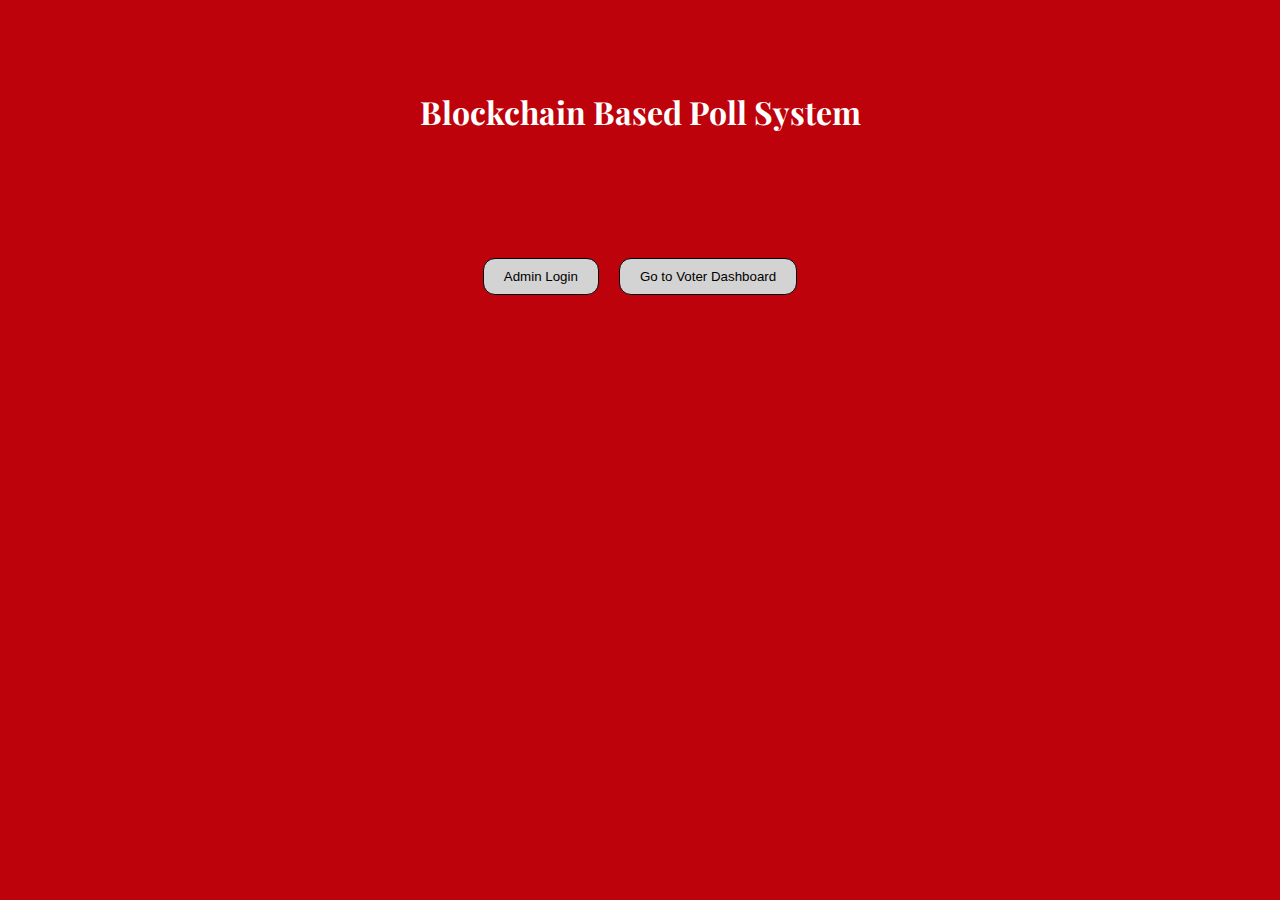
==== src/index.html @ b1e62d88 "Part2 geldi aga" ====
<!DOCTYPE html>
<html>
<head>
  <title>Main Page</title>
  <link href="https://fonts.googleapis.com/css2?family=Playfair+Display:wght@400;500;600;700&display=swap" rel="stylesheet"> 
  <style>
    body {
      background-color: #be020b;
      font-family: 'Playfair Display', serif;
      color: #FFFFFF;
      height: 100vh;
      margin: 0;
      padding: 0;
      display: flex;
      flex-direction: column;
      justify-content: space-between;
      align-items: center;
      background-image: url('https://www.transparenttextures.com/patterns/brushed-alum.png');
    }

    h1 {
      margin-top: 10vh;
    }

    .button-container {
      display: flex;
      justify-content: space-evenly;
      margin-top: -51vh;
    }

    button {
      background-color: #D3D3D3;
      color: #000000;
      padding: 10px 20px;
      margin: 10px;
      border: 1px solid #000000;
      border-radius: 12px;
      cursor: pointer;
      transition: transform 0.3s;
    }

    button:hover {
      transform: scale(1.1);
    }

    .footer {
      margin-bottom: 0;
      font-size: 1.0em;
      color: #FFFFFF;
      margin-right: 190vh;
    }
  </style>
</head>
<body>
  <h1>Blockchain Based Poll System</h1>
  <div class="button-container">
    <button id="adminButton">Admin Login</button>
    <button id="voterButton">Go to Voter Dashboard</button>
  </div>
  <div class="footer">Yaslan Software</div>

  <script>
    document.getElementById("adminButton").addEventListener("click", function() {
      var password = prompt("Enter the admin password:");
      if (password === "admin123") {
        window.location.href = "admin.html";
      } else {
        alert("Incorrect password!");
      }
    });

    document.getElementById("voterButton").addEventListener("click", function() {
      window.location.href = "voter.html";
    });
  </script>
</body>
</html>
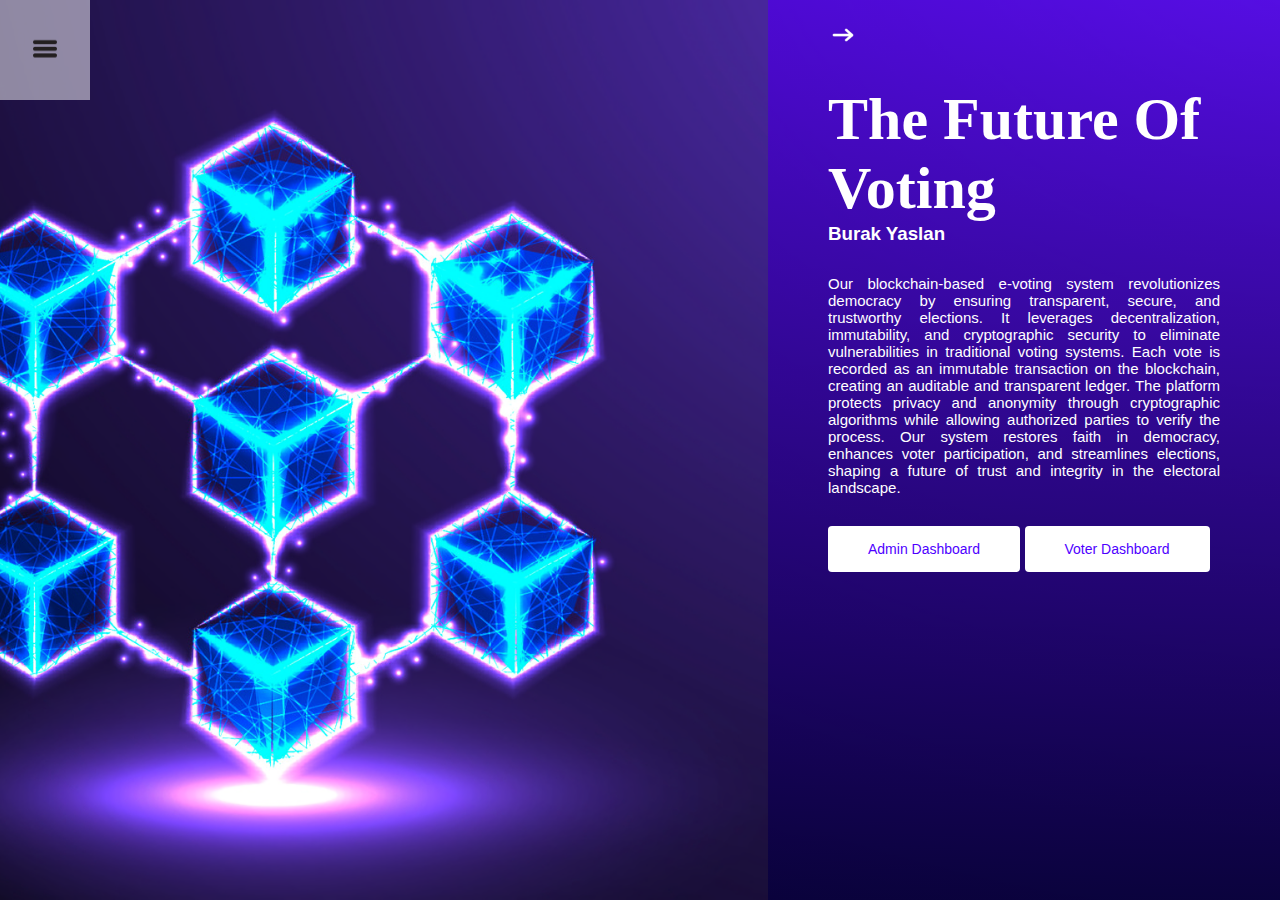
==== commit f3de7f88: "Add files via upload" ====
--- a/src/index.html
+++ b/src/index.html
@@ -1,77 +1,47 @@
-<!DOCTYPE html>
-<html>
-<head>
-  <title>Main Page</title>
-  <link href="https://fonts.googleapis.com/css2?family=Playfair+Display:wght@400;500;600;700&display=swap" rel="stylesheet"> 
-  <style>
-    body {
-      background-color: #be020b;
-      font-family: 'Playfair Display', serif;
-      color: #FFFFFF;
-      height: 100vh;
-      margin: 0;
-      padding: 0;
-      display: flex;
-      flex-direction: column;
-      justify-content: space-between;
-      align-items: center;
-      background-image: url('https://www.transparenttextures.com/patterns/brushed-alum.png');
-    }
-
-    h1 {
-      margin-top: 10vh;
-    }
-
-    .button-container {
-      display: flex;
-      justify-content: space-evenly;
-      margin-top: -51vh;
-    }
-
-    button {
-      background-color: #D3D3D3;
-      color: #000000;
-      padding: 10px 20px;
-      margin: 10px;
-      border: 1px solid #000000;
-      border-radius: 12px;
-      cursor: pointer;
-      transition: transform 0.3s;
-    }
-
-    button:hover {
-      transform: scale(1.1);
-    }
-
-    .footer {
-      margin-bottom: 0;
-      font-size: 1.0em;
-      color: #FFFFFF;
-      margin-right: 190vh;
-    }
-  </style>
-</head>
-<body>
-  <h1>Blockchain Based Poll System</h1>
-  <div class="button-container">
-    <button id="adminButton">Admin Login</button>
-    <button id="voterButton">Go to Voter Dashboard</button>
-  </div>
-  <div class="footer">Yaslan Software</div>
-
-  <script>
-    document.getElementById("adminButton").addEventListener("click", function() {
-      var password = prompt("Enter the admin password:");
-      if (password === "admin123") {
-        window.location.href = "admin.html";
-      } else {
-        alert("Incorrect password!");
-      }
-    });
-
-    document.getElementById("voterButton").addEventListener("click", function() {
-      window.location.href = "voter.html";
-    });
-  </script>
-</body>
-</html>
+<!DOCTYPE html>
+<html lang="en">
+  <head>
+    <meta charset="UTF-8" />
+    <meta http-equiv="X-UA-Compatible" content="IE=edge" />
+    <meta name="viewport" content="width=device-width, initial-scale=1.0" />
+    <title>BlockchainBasedVotingApp</title>
+    <link rel="stylesheet" href="style.css" />
+  </head>
+  <body>
+    <div class="hero">
+      <img src="images/hamburger2.png" class="menu-icon" />
+      <div class="sidebar">
+        <div class="top-links">
+          <img src="images/arrow-icon.png" class="arrow-icon" />
+        </div>
+        <h1>The Future Of Voting</h1>
+        <h3>Burak Yaslan</h3>
+        <p>
+          Our blockchain-based e-voting system revolutionizes democracy by
+          ensuring transparent, secure, and trustworthy elections. It leverages
+          decentralization, immutability, and cryptographic security to
+          eliminate vulnerabilities in traditional voting systems. Each vote is
+          recorded as an immutable transaction on the blockchain, creating an
+          auditable and transparent ledger. The platform protects privacy and
+          anonymity through cryptographic algorithms while allowing authorized
+          parties to verify the process. Our system restores faith in democracy,
+          enhances voter participation, and streamlines elections, shaping a
+          future of trust and integrity in the electoral landscape.
+        </p>
+        <a href="admin.html" id="adminButton">Admin Dashboard</a>
+        <a href="voter.html" id="voterButton">Voter Dashboard</a>
+      </div>
+    </div>
+    <script>
+        document.getElementById("adminButton").addEventListener("click", function() {
+          var password = prompt("Enter the admin password:");
+          if (password === "admin123") {
+            window.location.href = "admin.html";
+          } else {
+            alert("Incorrect password!");
+          }
+        });
+    
+      </script>
+  </body>
+</html>
--- a/src/style.css
+++ b/src/style.css
@@ -0,0 +1,77 @@
+@import url(https://fonts.google.com/share?selection.family=Roboto%20Slab:wght@100);
+*{
+    margin: 0;
+    padding: 0;
+    font-family: 'Poppins', sans-serif;
+    box-sizing: border-box;
+}
+
+.hero{
+    width: 100%;
+    height: 100vh;
+    background-image: url(images/blockchainBg.png);
+    background-position: center;
+    background-size: cover;
+    position: relative;
+}
+.menu-icon{
+    position: absolute;
+    top: 0;
+    left: 0;
+    width: 90px;
+    background: rgba(255, 255, 255, 0.5);
+    padding: 30px 25px;
+    cursor: pointer;
+}
+.sidebar{
+    width: 40%;
+    height: 100%;
+    position: absolute;
+    top: 0;
+    right: 0;
+    background-image: linear-gradient(rgba(80, 0, 230, 0.75), rgba(7,0,60,0.85));
+    padding: 20px 60px;
+    color: #fff;
+}
+.sidebar h1{
+    margin-top: 35px;
+    font-size:  60px;
+    font-family: 'Robot Slab', serif;
+    
+}
+.sidebar p{
+    font-size: 15px;
+    margin-top: 30px;
+    text-align: justify;
+}
+.sidebar a {
+    display: inline-block;
+    text-decoration: none;
+    color: #4e00ff;
+    background: #fff;
+    font-size: 14px;
+    padding: 15px 40px; 
+    border-radius: 4px;
+    margin-top: 30px;
+}
+.top-links{
+    display: flex;
+    align-items: center;
+    justify-content: space-between;
+}
+.arrow-icon{
+    width: 30px;
+    cursor: pointer;
+}
+.top-links div img {
+    width: 30px;
+    margin-left: 30px;
+    cursor: pointer;
+}
+
+#adminButton:hover {
+    transform: scale(1.2);
+  }
+#voterButton:hover {
+    transform: scale(1.2);
+  }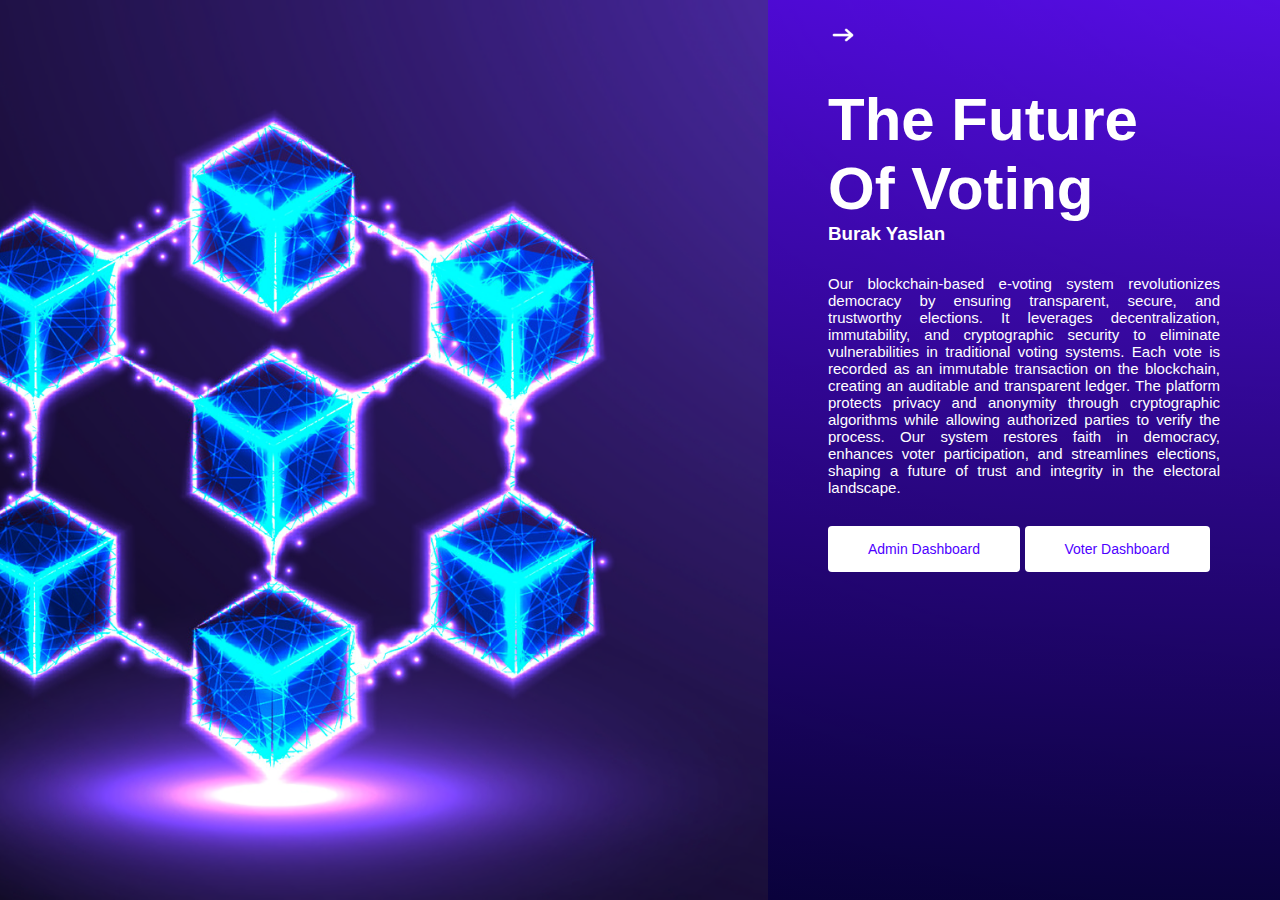
==== commit ba08021b: "Update index.html / removed the menu icon" ====
--- a/src/index.html
+++ b/src/index.html
@@ -9,7 +9,7 @@
   </head>
   <body>
     <div class="hero">
-      <img src="images/hamburger2.png" class="menu-icon" />
+      <!-- <img src="images/hamburger2.png" class="menu-icon" /> -->
       <div class="sidebar">
         <div class="top-links">
           <img src="images/arrow-icon.png" class="arrow-icon" />
@@ -39,6 +39,7 @@
             window.location.href = "admin.html";
           } else {
             alert("Incorrect password!");
+            window.location.href = "index.html"
           }
         });
     
--- a/src/style.css
+++ b/src/style.css
@@ -36,7 +36,7 @@
 .sidebar h1{
     margin-top: 35px;
     font-size:  60px;
-    font-family: 'Robot Slab', serif;
+    font-family: "Poppins", sans-serif;;
     
 }
 .sidebar p{
@@ -74,4 +74,4 @@
   }
 #voterButton:hover {
     transform: scale(1.2);
-  }+  }
